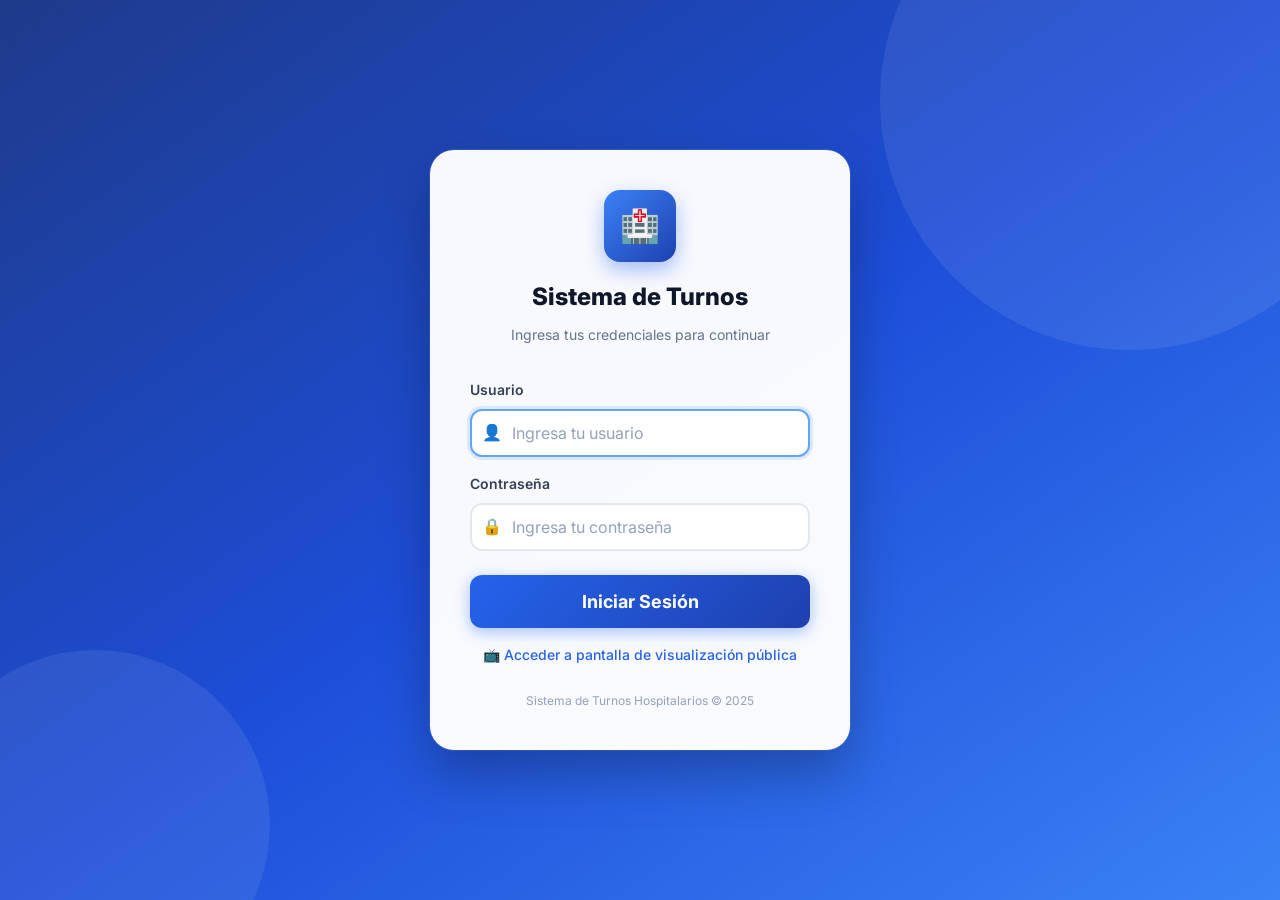
==== index.html @ e875d550 "first commit" ====
<!DOCTYPE html>
<html lang="es">
<head>
  <meta charset="UTF-8" />
  <meta name="viewport" content="width=device-width, initial-scale=1.0" />
  <title>Sistema de Turnos — Iniciar Sesión</title>
  <meta name="description" content="Sistema de gestión de turnos hospitalarios. Inicia sesión para acceder." />
  <!-- Estilos globales y de login -->
  <link rel="stylesheet" href="css/main.css" />
  <link rel="stylesheet" href="css/login.css" />
</head>
<body>

<!-- ========================================================
     PÁGINA DE LOGIN UNIVERSAL
     Todos los usuarios ingresan aquí y son redirigidos
     automáticamente según su rol tras autenticarse.
     ======================================================== -->
<div class="login-page">

  <!-- Tarjeta de login centrada -->
  <div class="login-card">

    <!-- Logo del sistema -->
    <div class="login-logo">
      <div class="login-logo-circle">
        <span>🏥</span>
      </div>
    </div>

    <h1 class="login-title">Sistema de Turnos</h1>
    <p class="login-subtitle">Ingresa tus credenciales para continuar</p>

    <!-- Formulario de autenticación -->
    <form class="login-form" id="login-form" autocomplete="off" novalidate>

      <!-- Campo: usuario -->
      <div class="input-group">
        <label class="input-label" for="username">Usuario</label>
        <div class="input-icon-wrapper">
          <span class="input-icon">👤</span>
          <input
            type="text"
            id="username"
            class="input-field"
            placeholder="Ingresa tu usuario"
            autocomplete="username"
            required
          />
        </div>
      </div>

      <!-- Campo: contraseña -->
      <div class="input-group">
        <label class="input-label" for="password">Contraseña</label>
        <div class="input-icon-wrapper">
          <span class="input-icon">🔒</span>
          <input
            type="password"
            id="password"
            class="input-field"
            placeholder="Ingresa tu contraseña"
            autocomplete="current-password"
            required
          />
        </div>
      </div>

      <!-- Mensaje de error (oculto por defecto) -->
      <div id="login-error" class="login-error" role="alert"></div>

      <!-- Botón de ingreso -->
      <button type="submit" class="login-btn" id="login-btn">
        Iniciar Sesión
      </button>

    </form>

    <!-- Acceso directo a la pantalla pública sin login -->
    <a href="display.html" class="display-link">
      📺 Acceder a pantalla de visualización pública
    </a>

    <p class="login-footer">
      Sistema de Turnos Hospitalarios &copy; 2025
    </p>

  </div><!-- /login-card -->
</div><!-- /login-page -->

<!-- Scripts: autenticación y lógica de login -->
<script src="js/auth.js"></script>
<script src="js/login.js"></script>

</body>
</html>
---- css/main.css ----
/* =============================================================
   main.css — Estilos globales y sistema de diseño
   Paleta profesional azul/blanco para sector salud.
   Todas las páginas importan este archivo.
   ============================================================= */

/* --- Google Fonts --- */
@import url('https://fonts.googleapis.com/css2?family=Inter:wght@300;400;500;600;700;800&display=swap');

/* --- Variables CSS (Design Tokens) --- */
:root {
  /* Paleta principal — Azul médico */
  --primary-50:  #eff6ff;
  --primary-100: #dbeafe;
  --primary-200: #bfdbfe;
  --primary-300: #93c5fd;
  --primary-400: #60a5fa;
  --primary-500: #3b82f6;
  --primary-600: #2563eb;
  --primary-700: #1d4ed8;
  --primary-800: #1e40af;
  --primary-900: #1e3a8a;

  /* Colores de estado */
  --success:     #10b981;
  --success-bg:  #d1fae5;
  --warning:     #f59e0b;
  --warning-bg:  #fef3c7;
  --danger:      #ef4444;
  --danger-bg:   #fee2e2;
  --paused:      #8b5cf6;
  --paused-bg:   #ede9fe;

  /* Neutros */
  --white:       #ffffff;
  --gray-50:     #f8fafc;
  --gray-100:    #f1f5f9;
  --gray-200:    #e2e8f0;
  --gray-300:    #cbd5e1;
  --gray-400:    #94a3b8;
  --gray-500:    #64748b;
  --gray-600:    #475569;
  --gray-700:    #334155;
  --gray-800:    #1e293b;
  --gray-900:    #0f172a;

  /* Tipografía */
  --font-family: 'Inter', -apple-system, BlinkMacSystemFont, sans-serif;
  --font-size-xs:   0.75rem;    /* 12px */
  --font-size-sm:   0.875rem;   /* 14px */
  --font-size-base: 1rem;       /* 16px */
  --font-size-lg:   1.125rem;   /* 18px */
  --font-size-xl:   1.25rem;    /* 20px */
  --font-size-2xl:  1.5rem;     /* 24px */
  --font-size-3xl:  1.875rem;   /* 30px */
  --font-size-4xl:  2.25rem;    /* 36px */
  --font-size-5xl:  3rem;       /* 48px */

  /* Espaciado */
  --space-1: 0.25rem;
  --space-2: 0.5rem;
  --space-3: 0.75rem;
  --space-4: 1rem;
  --space-5: 1.25rem;
  --space-6: 1.5rem;
  --space-8: 2rem;
  --space-10: 2.5rem;
  --space-12: 3rem;
  --space-16: 4rem;

  /* Bordes y sombras */
  --radius-sm:  0.375rem;
  --radius-md:  0.5rem;
  --radius-lg:  0.75rem;
  --radius-xl:  1rem;
  --radius-2xl: 1.5rem;
  --radius-full: 9999px;

  --shadow-sm:  0 1px 2px rgba(0,0,0,0.05);
  --shadow-md:  0 4px 6px rgba(0,0,0,0.07), 0 2px 4px rgba(0,0,0,0.05);
  --shadow-lg:  0 10px 15px rgba(0,0,0,0.1), 0 4px 6px rgba(0,0,0,0.05);
  --shadow-xl:  0 20px 25px rgba(0,0,0,0.1), 0 10px 10px rgba(0,0,0,0.04);

  /* Transiciones */
  --transition-fast:   150ms ease;
  --transition-normal: 250ms ease;
  --transition-slow:   400ms ease;
}

/* --- Reset y base --- */
*, *::before, *::after {
  box-sizing: border-box;
  margin: 0;
  padding: 0;
}

html {
  font-size: 16px;
  scroll-behavior: smooth;
}

body {
  font-family: var(--font-family);
  font-size: var(--font-size-base);
  color: var(--gray-800);
  background-color: var(--gray-50);
  line-height: 1.6;
  -webkit-font-smoothing: antialiased;
}

/* --- Scrollbar personalizada --- */
::-webkit-scrollbar { width: 6px; height: 6px; }
::-webkit-scrollbar-track { background: var(--gray-100); }
::-webkit-scrollbar-thumb { background: var(--primary-300); border-radius: var(--radius-full); }
::-webkit-scrollbar-thumb:hover { background: var(--primary-500); }

/* --- Componentes reutilizables --- */

/* Botón base */
.btn {
  display: inline-flex;
  align-items: center;
  justify-content: center;
  gap: var(--space-2);
  padding: var(--space-3) var(--space-6);
  border: none;
  border-radius: var(--radius-lg);
  font-family: var(--font-family);
  font-size: var(--font-size-base);
  font-weight: 600;
  cursor: pointer;
  transition: all var(--transition-fast);
  text-decoration: none;
  white-space: nowrap;
  user-select: none;
}

.btn:disabled {
  opacity: 0.45;
  cursor: not-allowed;
  transform: none !important;
}

/* Variantes de botón */
.btn-primary {
  background: var(--primary-600);
  color: var(--white);
  box-shadow: 0 2px 8px rgba(37, 99, 235, 0.35);
}
.btn-primary:hover:not(:disabled) {
  background: var(--primary-700);
  box-shadow: 0 4px 12px rgba(37, 99, 235, 0.45);
  transform: translateY(-1px);
}

.btn-success {
  background: var(--success);
  color: var(--white);
  box-shadow: 0 2px 8px rgba(16, 185, 129, 0.3);
}
.btn-success:hover:not(:disabled) {
  background: #059669;
  transform: translateY(-1px);
}

.btn-danger {
  background: var(--danger);
  color: var(--white);
  box-shadow: 0 2px 8px rgba(239, 68, 68, 0.3);
}
.btn-danger:hover:not(:disabled) {
  background: #dc2626;
  transform: translateY(-1px);
}

.btn-warning {
  background: var(--warning);
  color: var(--white);
  box-shadow: 0 2px 8px rgba(245, 158, 11, 0.3);
}
.btn-warning:hover:not(:disabled) {
  background: #d97706;
  transform: translateY(-1px);
}

.btn-secondary {
  background: var(--gray-200);
  color: var(--gray-700);
}
.btn-secondary:hover:not(:disabled) {
  background: var(--gray-300);
  transform: translateY(-1px);
}

.btn-outline {
  background: transparent;
  color: var(--primary-600);
  border: 2px solid var(--primary-300);
}
.btn-outline:hover:not(:disabled) {
  background: var(--primary-50);
  border-color: var(--primary-500);
}

/* Tamaños de botón */
.btn-sm { padding: var(--space-2) var(--space-4); font-size: var(--font-size-sm); }
.btn-lg { padding: var(--space-4) var(--space-8); font-size: var(--font-size-lg); border-radius: var(--radius-xl); }
.btn-xl { padding: var(--space-5) var(--space-10); font-size: var(--font-size-xl); border-radius: var(--radius-xl); }
.btn-block { width: 100%; }

/* Card */
.card {
  background: var(--white);
  border-radius: var(--radius-xl);
  box-shadow: var(--shadow-md);
  padding: var(--space-6);
  border: 1px solid var(--gray-100);
}

/* Badge de estado */
.badge {
  display: inline-flex;
  align-items: center;
  gap: var(--space-1);
  padding: var(--space-1) var(--space-3);
  border-radius: var(--radius-full);
  font-size: var(--font-size-xs);
  font-weight: 600;
  text-transform: uppercase;
  letter-spacing: 0.05em;
}

.badge-active   { background: var(--success-bg); color: #065f46; }
.badge-success  { background: var(--success-bg); color: #065f46; }
.badge-inactive { background: var(--danger-bg);  color: #991b1b; }
.badge-paused   { background: var(--paused-bg);  color: #5b21b6; }
.badge-high     { background: var(--danger-bg);  color: #991b1b; }
.badge-normal   { background: var(--primary-100);color: var(--primary-800); }

/* Animaciones */
.animate-pulse {
    animation: pulse-soft 1.5s infinite;
}

@keyframes pulse-soft {
    0%, 100% { opacity: 1; }
    50% { opacity: 0.5; }
}

/* Indicador de punto activo (animado) */
.dot {
  width: 8px;
  height: 8px;
  border-radius: 50%;
  display: inline-block;
}
.dot-active   { background: var(--success); animation: pulse-dot 2s infinite; }
.dot-inactive { background: var(--danger); }
.dot-paused   { background: var(--paused); }

@keyframes pulse-dot {
  0%, 100% { opacity: 1; transform: scale(1); }
  50% { opacity: 0.6; transform: scale(0.85); }
}

/* Contenedor de página */
.page-wrapper {
  min-height: 100vh;
  display: flex;
  flex-direction: column;
}

/* Header de navegación */
.navbar {
  background: var(--white);
  border-bottom: 1px solid var(--gray-200);
  padding: var(--space-4) var(--space-8);
  display: flex;
  align-items: center;
  justify-content: space-between;
  box-shadow: var(--shadow-sm);
  position: sticky;
  top: 0;
  z-index: 100;
}

.navbar-brand {
  display: flex;
  align-items: center;
  gap: var(--space-3);
  text-decoration: none;
  color: var(--primary-700);
}

.navbar-brand-logo {
  width: 36px;
  height: 36px;
  background: linear-gradient(135deg, var(--primary-600), var(--primary-800));
  border-radius: var(--radius-lg);
  display: flex;
  align-items: center;
  justify-content: center;
  color: white;
  font-size: 1.1rem;
  font-weight: 800;
}

.navbar-brand-text {
  font-size: var(--font-size-lg);
  font-weight: 700;
  color: var(--primary-700);
}

.navbar-right {
  display: flex;
  align-items: center;
  gap: var(--space-4);
}

.navbar-user {
  display: flex;
  align-items: center;
  gap: var(--space-2);
  color: var(--gray-600);
  font-size: var(--font-size-sm);
}

/* Contenido principal */
.main-content {
  flex: 1;
  padding: var(--space-8);
  max-width: 1400px;
  margin: 0 auto;
  width: 100%;
}

/* Título de sección */
.section-title {
  font-size: var(--font-size-2xl);
  font-weight: 700;
  color: var(--gray-900);
  margin-bottom: var(--space-6);
}

/* Input grupo */
.input-group {
  display: flex;
  flex-direction: column;
  gap: var(--space-2);
}

.input-label {
  font-size: var(--font-size-sm);
  font-weight: 600;
  color: var(--gray-700);
}

.input-field {
  padding: var(--space-3) var(--space-4);
  border: 2px solid var(--gray-200);
  border-radius: var(--radius-lg);
  font-family: var(--font-family);
  font-size: var(--font-size-base);
  color: var(--gray-800);
  background: var(--white);
  transition: border-color var(--transition-fast), box-shadow var(--transition-fast);
  outline: none;
}

.input-field:focus {
  border-color: var(--primary-400);
  box-shadow: 0 0 0 3px rgba(59, 130, 246, 0.15);
}

.input-field::placeholder { color: var(--gray-400); }

/* Mensaje de error / alerta inline */
.alert {
  padding: var(--space-3) var(--space-4);
  border-radius: var(--radius-lg);
  font-size: var(--font-size-sm);
  font-weight: 500;
}
.alert-error   { background: var(--danger-bg);  color: #991b1b; }
.alert-success { background: var(--success-bg); color: #065f46; }
.alert-info    { background: var(--primary-100);color: var(--primary-800); }
.alert-warning { background: var(--warning-bg); color: #92400e; }

/* Utilidades de layout */
.flex        { display: flex; }
.flex-col    { flex-direction: column; }
.items-center{ align-items: center; }
.justify-between { justify-content: space-between; }
.gap-2 { gap: var(--space-2); }
.gap-4 { gap: var(--space-4); }
.gap-6 { gap: var(--space-6); }
.grid-2 { display: grid; grid-template-columns: repeat(2, 1fr); gap: var(--space-6); }
.grid-4 { display: grid; grid-template-columns: repeat(4, 1fr); gap: var(--space-4); }

/* Divisor */
.divider {
  border: none;
  border-top: 1px solid var(--gray-200);
  margin: var(--space-6) 0;
}

/* Texto de ayuda */
.text-muted { color: var(--gray-500); font-size: var(--font-size-sm); }

/* Animación de entrada */
@keyframes fadeInUp {
  from { opacity: 0; transform: translateY(16px); }
  to   { opacity: 1; transform: translateY(0); }
}
.animate-in {
  animation: fadeInUp 0.35s ease forwards;
}

/* Responsivo tablet */
@media (max-width: 1024px) {
  .main-content { padding: var(--space-6); }
  .grid-4 { grid-template-columns: repeat(2, 1fr); }
}

/* Responsivo móvil */
@media (max-width: 640px) {
  .main-content { padding: var(--space-4); }
  .grid-2, .grid-4 { grid-template-columns: 1fr; }
  .navbar { padding: var(--space-3) var(--space-4); }
  .navbar-brand-text { display: none; } /* Ocultar nombre en móvil */
}
---- css/login.css ----
/* =============================================================
   login.css — Estilos de la pantalla de login
   ============================================================= */

/* Fondo con degradado azul médico */
.login-page {
    min-height: 100vh;
    display: flex;
    align-items: center;
    justify-content: center;
    background: linear-gradient(145deg, var(--primary-900) 0%, var(--primary-700) 50%, var(--primary-500) 100%);
    padding: var(--space-4);
    position: relative;
    overflow: hidden;
}

/* Círculos decorativos de fondo */
.login-page::before,
.login-page::after {
    content: '';
    position: absolute;
    border-radius: 50%;
    opacity: 0.08;
    background: white;
}

.login-page::before {
    width: 500px;
    height: 500px;
    top: -150px;
    right: -100px;
}

.login-page::after {
    width: 350px;
    height: 350px;
    bottom: -100px;
    left: -80px;
}

/* Tarjeta de login */
.login-card {
    width: 100%;
    max-width: 420px;
    background: rgba(255, 255, 255, 0.97);
    border-radius: var(--radius-2xl);
    box-shadow: 0 25px 50px rgba(0, 0, 0, 0.25), 0 0 0 1px rgba(255, 255, 255, 0.1);
    padding: var(--space-10);
    position: relative;
    z-index: 1;
    animation: fadeInUp 0.5s ease;
}

/* Logo y encabezado */
.login-logo {
    display: flex;
    justify-content: center;
    margin-bottom: var(--space-4);
}

.login-logo-circle {
    width: 72px;
    height: 72px;
    background: linear-gradient(135deg, var(--primary-500), var(--primary-800));
    border-radius: var(--radius-xl);
    display: flex;
    align-items: center;
    justify-content: center;
    box-shadow: 0 8px 20px rgba(37, 99, 235, 0.4);
}

.login-logo-circle span {
    font-size: 2rem;
    color: white;
}

.login-title {
    text-align: center;
    margin-bottom: var(--space-2);
    font-size: var(--font-size-2xl);
    font-weight: 800;
    color: var(--gray-900);
}

.login-subtitle {
    text-align: center;
    color: var(--gray-500);
    font-size: var(--font-size-sm);
    margin-bottom: var(--space-8);
}

/* Formulario */
.login-form {
    display: flex;
    flex-direction: column;
    gap: var(--space-4);
}

/* Input con icono */
.input-icon-wrapper {
    position: relative;
}

.input-icon {
    position: absolute;
    left: var(--space-3);
    top: 50%;
    transform: translateY(-50%);
    color: var(--gray-400);
    font-size: 1rem;
    pointer-events: none;
}

.input-icon-wrapper .input-field {
    padding-left: var(--space-10);
    width: 100%;
}

/* Botón de login */
.login-btn {
    margin-top: var(--space-2);
    padding: var(--space-4);
    font-size: var(--font-size-lg);
    border-radius: var(--radius-lg);
    background: linear-gradient(135deg, var(--primary-600), var(--primary-800));
    color: white;
    border: none;
    cursor: pointer;
    font-family: var(--font-family);
    font-weight: 700;
    transition: all var(--transition-normal);
    box-shadow: 0 4px 15px rgba(37, 99, 235, 0.4);
}

.login-btn:hover:not(:disabled) {
    transform: translateY(-2px);
    box-shadow: 0 8px 25px rgba(37, 99, 235, 0.5);
}

.login-btn:active:not(:disabled) {
    transform: translateY(0);
}

/* Mensaje de error */
.login-error {
    display: none;
    background: var(--danger-bg);
    color: #991b1b;
    border: 1px solid #fecaca;
    border-radius: var(--radius-md);
    padding: var(--space-3) var(--space-4);
    font-size: var(--font-size-sm);
    font-weight: 500;
    text-align: center;
}

.login-error.visible {
    display: block;
    animation: fadeInUp 0.3s ease;
}

/* Footer del card */
.login-footer {
    text-align: center;
    margin-top: var(--space-6);
    color: var(--gray-400);
    font-size: var(--font-size-xs);
}

/* Pantalla de display (acceso directo sin login) */
.display-link {
    display: block;
    text-align: center;
    margin-top: var(--space-4);
    color: var(--primary-600);
    font-size: var(--font-size-sm);
    text-decoration: none;
    font-weight: 500;
    transition: color var(--transition-fast);
}

.display-link:hover {
    color: var(--primary-800);
    text-decoration: underline;
}
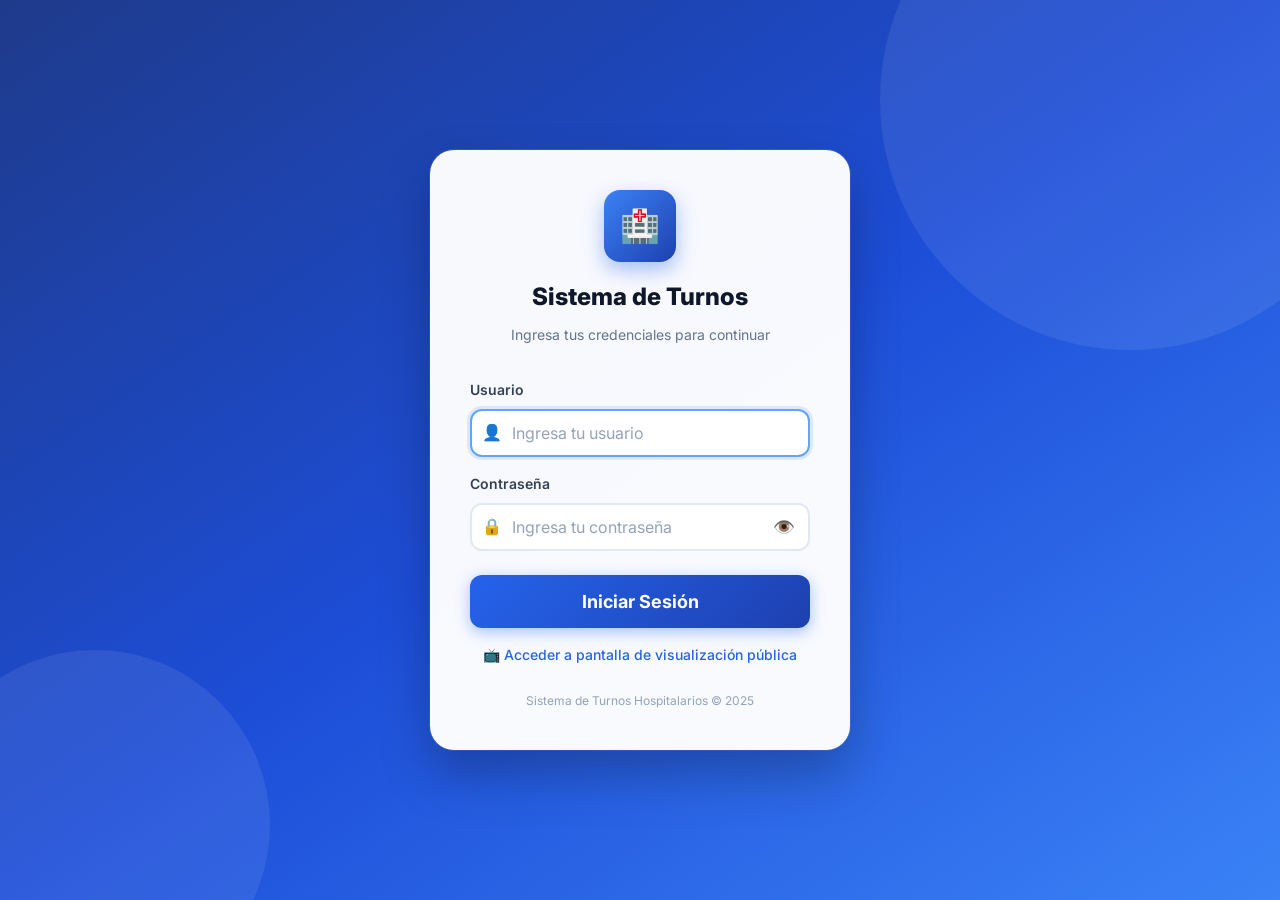
==== commit 57a89569: "fix: updated display logic to hide pre-assigned tickets, numeric only doc input, password visibility" ====
--- a/index.html
+++ b/index.html
@@ -53,7 +53,7 @@
       <!-- Campo: contraseña -->
       <div class="input-group">
         <label class="input-label" for="password">Contraseña</label>
-        <div class="input-icon-wrapper">
+        <div class="input-icon-wrapper" style="position: relative;">
           <span class="input-icon">🔒</span>
           <input
             type="password"
@@ -61,8 +61,16 @@
             class="input-field"
             placeholder="Ingresa tu contraseña"
             autocomplete="current-password"
+            style="padding-right: 40px;"
             required
           />
+          <button type="button" id="toggle-password" tabindex="-1" style="
+              position: absolute; right: 10px; top: 50%; transform: translateY(-50%);
+              background: none; border: none; font-size: 1.1rem; color: #64748b;
+              cursor: pointer; padding: 5px; display: flex; align-items: center; justify-content: center;
+          ">
+            👁️
+          </button>
         </div>
       </div>
 
@@ -91,6 +99,24 @@
 <!-- Scripts: autenticación y lógica de login -->
 <script src="js/auth.js"></script>
 <script src="js/login.js"></script>
+<script>
+    const togglePassword = document.getElementById('toggle-password');
+    const passwordInput = document.getElementById('password');
+
+    if (togglePassword && passwordInput) {
+        togglePassword.addEventListener('click', function () {
+            const type = passwordInput.getAttribute('type') === 'password' ? 'text' : 'password';
+            passwordInput.setAttribute('type', type);
+            if (type === 'password') {
+                this.textContent = '👁️';
+                this.style.opacity = '1';
+            } else {
+                this.textContent = '👁️‍🗨️';
+                this.style.opacity = '0.5';
+            }
+        });
+    }
+</script>
 
 </body>
 </html>
